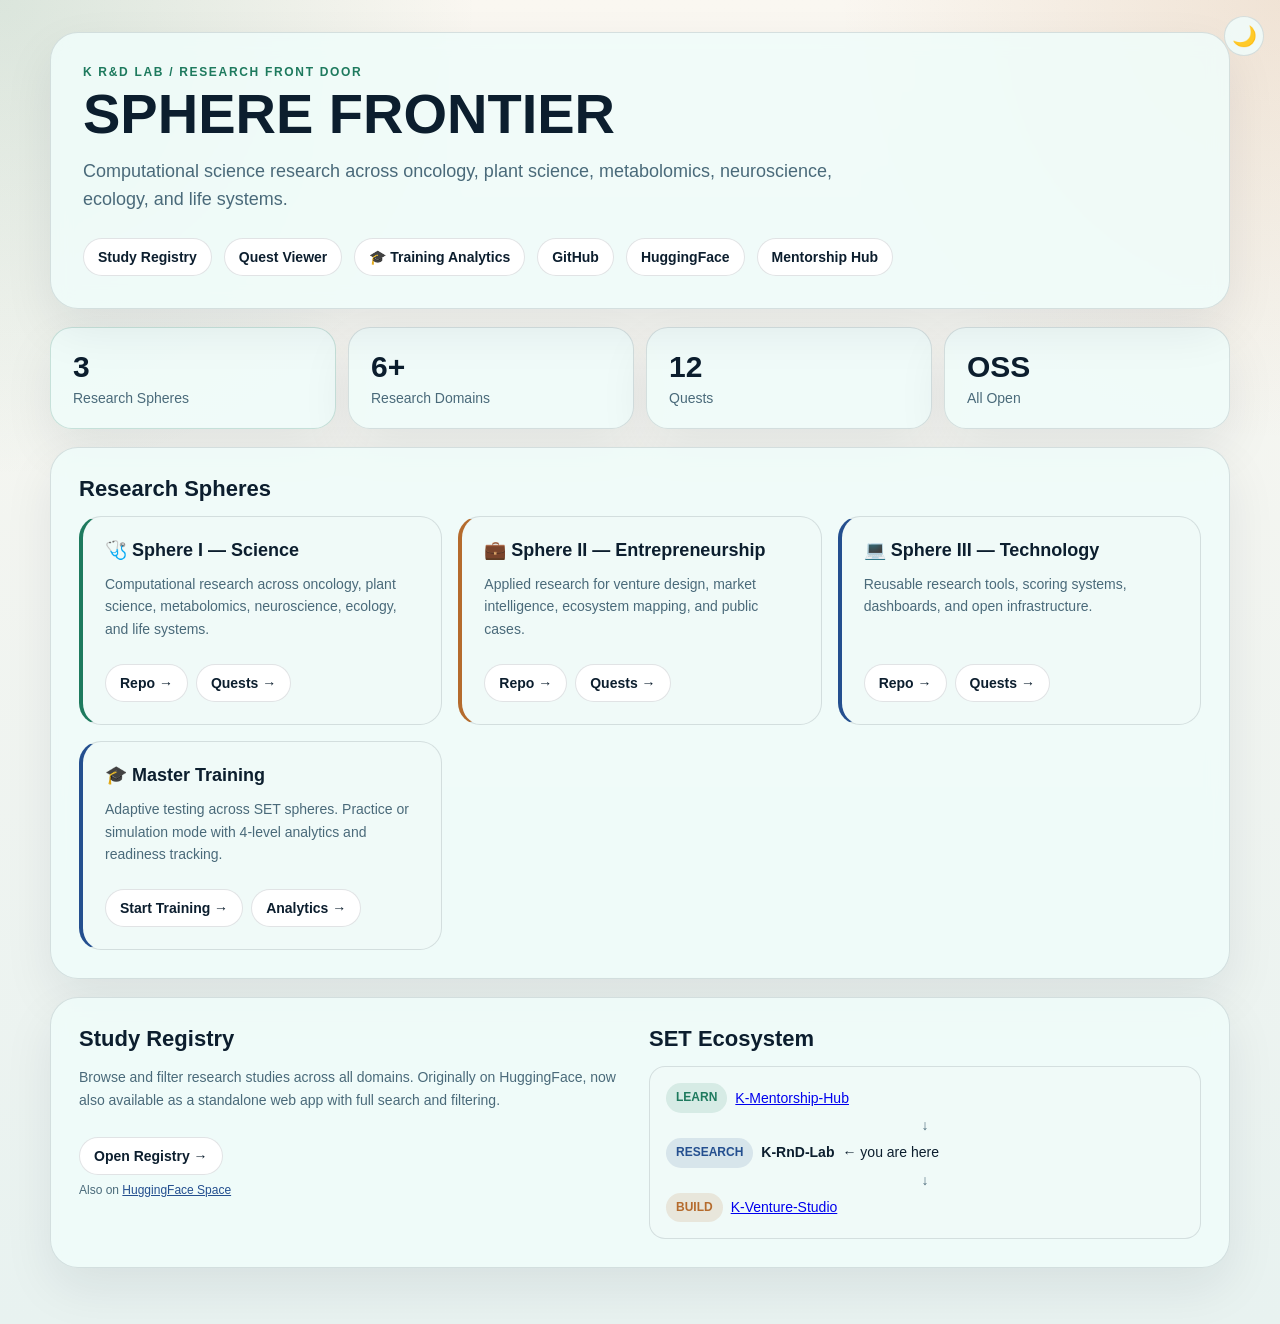
==== index.html @ f4498cb5 "fix: unify Technology emoji to laptop" ====
<!doctype html>
<html lang="en">
<head>
  <meta charset="utf-8">
  <meta name="viewport" content="width=device-width, initial-scale=1">
  <title>K R&D Lab — SPHERE FRONTIER</title>
  <link rel="stylesheet" href="./assets/css/rnd-lab.css">
</head>
<body>
  <button class="theme-toggle" id="themeToggle" aria-label="Toggle theme">🌙</button>
  <script>const t=localStorage.getItem("theme")||"light";document.documentElement.setAttribute("data-theme",t);document.getElementById("themeToggle").textContent=t==="dark"?"☀️":"🌙";</script>
  <main class="page">
    <section class="hero">
      <p class="eyebrow">K R&D Lab / research front door</p>
      <h1>SPHERE FRONTIER</h1>
      <p class="lede">Computational science research across oncology, plant science, metabolomics, neuroscience, ecology, and life systems.</p>
      <div class="hero-links">
        <a href="./registry.html">Study Registry</a>
        <a href="./quest.html">Quest Viewer</a>
        <a href="./training-analytics.html">🎓 Training Analytics</a>
        <a href="https://github.com/K-RnD-Lab" target="_blank" rel="noreferrer">GitHub</a>
        <a href="https://huggingface.co/K-RnD-Lab" target="_blank" rel="noreferrer">HuggingFace</a>
        <a href="https://k-mentorship-hub.vercel.app" target="_blank" rel="noreferrer">Mentorship Hub</a>
      </div>
    </section>

    <section class="stats-row">
      <div class="stat-card science">
        <div class="stat-value">3</div>
        <div class="stat-label">Research Spheres</div>
      </div>
      <div class="stat-card">
        <div class="stat-value">6+</div>
        <div class="stat-label">Research Domains</div>
      </div>
      <div class="stat-card">
        <div class="stat-value">12</div>
        <div class="stat-label">Quests</div>
      </div>
      <div class="stat-card">
        <div class="stat-value">OSS</div>
        <div class="stat-label">All Open</div>
      </div>
    </section>

    <section class="panel-section">
      <h2>Research Spheres</h2>
      <div class="sphere-grid">
        <article class="sphere-card sphere-s">
          <h3>🩺 Sphere I — Science</h3>
          <p>Computational research across oncology, plant science, metabolomics, neuroscience, ecology, and life systems.</p>
          <div class="card-links">
            <a href="https://github.com/K-RnD-Lab/SPHERE-I-SCIENCE" target="_blank" rel="noreferrer" class="link-pill">Repo →</a>
            <a href="./quest.html#S" class="link-pill">Quests →</a>
          </div>
        </article>
        <article class="sphere-card sphere-e">
          <h3>💼 Sphere II — Entrepreneurship</h3>
          <p>Applied research for venture design, market intelligence, ecosystem mapping, and public cases.</p>
          <div class="card-links">
            <a href="https://github.com/K-RnD-Lab/SPHERE-II-ENTREPRENEURSHIP" target="_blank" rel="noreferrer" class="link-pill">Repo →</a>
            <a href="./quest.html#E" class="link-pill">Quests →</a>
          </div>
        </article>
        <article class="sphere-card sphere-t">
          <h3>💻 Sphere III — Technology</h3>
          <p>Reusable research tools, scoring systems, dashboards, and open infrastructure.</p>
          <div class="card-links">
            <a href="https://github.com/K-RnD-Lab/SPHERE-III-TECHNOLOGY" target="_blank" rel="noreferrer" class="link-pill">Repo →</a>
            <a href="./quest.html#T" class="link-pill">Quests →</a>
          </div>
        </article>
        <article class="sphere-card sphere-t" style="border-left-color:var(--technology)">
          <h3>🎓 Master Training</h3>
          <p>Adaptive testing across SET spheres. Practice or simulation mode with 4-level analytics and readiness tracking.</p>
          <div class="card-links">
            <a href="./trainer.html" class="link-pill">Start Training →</a>
            <a href="./training-analytics.html" class="link-pill">Analytics →</a>
          </div>
        </article>
      </div>
    </section>

    <section class="panel-section">
      <div style="display:grid;grid-template-columns:1fr 1fr;gap:18px">
        <div>
          <h2>Study Registry</h2>
          <p style="color:var(--muted);font-size:14px;line-height:1.6">Browse and filter research studies across all domains. Originally on HuggingFace, now also available as a standalone web app with full search and filtering.</p>
          <a href="./registry.html" class="link-pill" style="margin-top:12px;display:inline-block">Open Registry →</a>
          <p style="color:var(--muted);font-size:12px;margin-top:8px">Also on <a href="https://huggingface.co/spaces/K-RnD-Lab/Study-Registry_04-2026" target="_blank" rel="noreferrer" style="color:var(--technology)">HuggingFace Space</a></p>
        </div>
        <div>
          <h2>SET Ecosystem</h2>
          <div style="background:var(--card-bg);border:1px solid var(--line);border-radius:16px;padding:16px;font-size:14px;line-height:1.8">
            <div style="display:flex;align-items:center;gap:8px"><span class="chip chip-s">LEARN</span> <a href="https://sphere-mentorship-hub.vercel.app" target="_blank" rel="noreferrer">K-Mentorship-Hub</a></div>
            <div style="text-align:center;color:var(--muted)">↓</div>
            <div style="display:flex;align-items:center;gap:8px"><span class="chip chip-t">RESEARCH</span> <strong>K-RnD-Lab</strong> ← you are here</div>
            <div style="text-align:center;color:var(--muted)">↓</div>
            <div style="display:flex;align-items:center;gap:8px"><span class="chip chip-e">BUILD</span> <a href="https://sphere-venture-studio.vercel.app" target="_blank" rel="noreferrer">K-Venture-Studio</a></div>
          </div>
        </div>
      </div>
    </section>
  </main>
  <script>document.getElementById("themeToggle").addEventListener("click",function(){const c=this.textContent==="🌙"?"dark":"light";document.documentElement.setAttribute("data-theme",c);localStorage.setItem("theme",c);this.textContent=c==="dark"?"☀️":"🌙";});</script>
</body>
</html>
---- assets/css/rnd-lab.css ----
/* K R&D Lab — cool blue-green palette (default) */
:root{
  --bg:#e8f2f0;
  --panel:rgba(240,252,250,.88);
  --ink:#0c1e2e;
  --muted:#4a6a7a;
  --line:rgba(12,30,46,.12);
  --accent:#1e7a5e;
  --accent-2:#244f8f;
  --science:#1e7a5e;
  --entrepreneurship:#b56b2d;
  --technology:#244f8f;
  --shadow:0 20px 50px rgba(12,30,46,.08);
  --card-bg:#f0faf8;
  --input-bg:#fff;
}
/* Dark theme */
[data-theme="dark"]{
  --bg:#0c1a24;
  --panel:rgba(16,28,38,.88);
  --ink:#dceaf4;
  --muted:#8cb0c4;
  --line:rgba(200,220,232,.15);
  --accent:#3ecf94;
  --accent-2:#6ea8f0;
  --science:#3ecf94;
  --entrepreneurship:#e0a050;
  --technology:#6ea8f0;
  --shadow:0 20px 50px rgba(0,0,0,.4);
  --card-bg:#1a2e3e;
  --input-bg:#162636;
}
*{box-sizing:border-box}
body{
  margin:0;
  color:var(--ink);
  background:
    radial-gradient(circle at top left,rgba(30,122,94,.14),transparent 26%),
    radial-gradient(circle at top right,rgba(181,107,45,.14),transparent 24%),
    linear-gradient(180deg,color-mix(in srgb,var(--bg) 0%,#faf7f1) 0%,var(--bg) 100%);
  font-family:"Segoe UI","Inter",sans-serif;
  transition:background .3s,color .3s;
}
[data-theme="dark"] body{
  background:
    radial-gradient(circle at top left,rgba(62,207,148,.08),transparent 26%),
    radial-gradient(circle at top right,rgba(110,168,240,.06),transparent 24%),
    linear-gradient(180deg,#081018 0%,var(--bg) 100%);
}
.page{width:min(1180px,calc(100vw - 32px));margin:0 auto;padding:32px 0 56px}
.hero,.panel-section{background:var(--panel);backdrop-filter:blur(10px);border:1px solid var(--line);border-radius:28px;box-shadow:var(--shadow)}
.hero{padding:32px}
.panel-section{padding:28px;margin-top:18px}
.panel-section h2{margin:0 0 14px;font-size:22px}
.eyebrow{margin:0 0 8px;text-transform:uppercase;letter-spacing:.14em;font-size:12px;color:var(--accent);font-weight:700}
.hero h1{margin:0;font-size:clamp(34px,5vw,56px);line-height:.95}
.lede{max-width:760px;color:var(--muted);font-size:18px;line-height:1.55}
.hero-links{display:flex;gap:12px;flex-wrap:wrap;margin-top:24px}
.hero-links a,.link-pill{text-decoration:none;border:1px solid var(--line);color:var(--ink);background:var(--input-bg);padding:10px 14px;border-radius:999px;font-weight:600;font-size:14px;transition:all .15s}
.hero-links a:hover,.link-pill:hover{background:var(--ink);color:#fff}
.breadcrumb{margin:0 0 16px;font-size:13px;color:var(--muted)}
.breadcrumb a{color:var(--accent);text-decoration:none}
.breadcrumb a:hover{text-decoration:underline}
.md-content{background:var(--panel);backdrop-filter:blur(10px);border:1px solid var(--line);border-radius:28px;box-shadow:var(--shadow);padding:36px 40px;max-width:860px}
.md-content h1{font-size:clamp(1.8rem,4vw,2.6rem);margin:0 0 16px;border-bottom:2px solid var(--line);padding-bottom:12px}
.md-content h2{font-size:1.5rem;margin:32px 0 12px;color:var(--ink)}
.md-content h3{font-size:1.15rem;margin:24px 0 8px;color:var(--muted)}
.md-content p{line-height:1.7;margin:0 0 12px}
.md-content ul,.md-content ol{padding-left:24px;margin:0 0 12px}
.md-content li{line-height:1.6;margin:4px 0}
.md-content blockquote{border-left:3px solid var(--accent);margin:16px 0;padding:8px 16px;background:rgba(30,122,94,.06);border-radius:0 12px 12px 0;font-style:italic;color:var(--muted)}
.md-content code{background:rgba(19,33,28,.08);padding:2px 6px;border-radius:4px;font-size:.88em;font-family:"Cascadia Code",Fira Code,monospace}
.md-content pre{background:rgba(19,33,28,.06);border:1px solid var(--line);border-radius:12px;padding:16px;overflow-x:auto;margin:12px 0}
.md-content pre code{background:none;padding:0;font-size:.82em;line-height:1.5}
.md-content table{width:100%;border-collapse:collapse;margin:12px 0;font-size:.88em}
.md-content th,.md-content td{border:1px solid var(--line);padding:8px 12px;text-align:left}
.md-content th{background:rgba(19,33,28,.05);font-weight:600}
.md-content tr:hover{background:rgba(19,33,28,.03)}
.md-content hr{border:none;border-top:1px solid var(--line);margin:24px 0}
.md-content details{border:1px solid var(--line);border-radius:12px;padding:12px 16px;margin:12px 0;background:rgba(255,255,255,.6)}
.md-content summary{cursor:pointer;font-weight:600;color:var(--muted);user-select:none}
.md-content details[open] summary{margin-bottom:8px;padding-bottom:8px;border-bottom:1px solid var(--line)}
.md-content a{color:var(--technology);text-decoration:none}
.md-content a:hover{text-decoration:underline}
.md-content.sphere-S blockquote{border-left-color:var(--science);background:rgba(30,122,94,.06)}
.md-content.sphere-E blockquote{border-left-color:var(--entrepreneurship);background:rgba(181,107,45,.06)}
.md-content.sphere-T blockquote{border-left-color:var(--technology);background:rgba(36,79,143,.06)}
.quest-layout{display:grid;grid-template-columns:240px 1fr;gap:24px}
.quest-nav{background:var(--panel);backdrop-filter:blur(10px);border:1px solid var(--line);border-radius:28px;box-shadow:var(--shadow);padding:20px 16px;position:sticky;top:24px;max-height:calc(100vh - 48px);overflow-y:auto}
.quest-nav h2{font-size:1rem;margin:0 0 12px}
.quest-nav h3{font-size:.82rem;margin:10px 0 4px}
.quest-nav a{display:block;color:var(--muted);font-size:.78rem;padding:3px 0 3px 12px;text-decoration:none;border-left:2px solid transparent;transition:all .15s}
.quest-nav a:hover,.quest-nav a.active{color:var(--ink);border-left-color:var(--technology)}
.quest-nav .nav-S a:hover,.quest-nav .nav-S a.active{border-left-color:var(--science)}
.quest-nav .nav-E a:hover,.quest-nav .nav-E a.active{border-left-color:var(--entrepreneurship)}
.quest-nav .nav-T a:hover,.quest-nav .nav-T a.active{border-left-color:var(--technology)}
.back-link{display:inline-block;color:var(--muted);font-size:.8rem;margin-bottom:12px;text-decoration:none}
.back-link:hover{color:var(--ink)}
.stats-row{display:grid;grid-template-columns:repeat(auto-fit,minmax(140px,1fr));gap:12px;margin:18px 0}
.stat-card{background:var(--panel);border:1px solid var(--line);border-radius:22px;padding:22px;box-shadow:var(--shadow)}
.stat-card.science{border-color:rgba(30,122,94,.2)}
.stat-card.entrepreneurship{border-color:rgba(181,107,45,.2)}
.stat-card.technology{border-color:rgba(36,79,143,.2)}
.stat-value{font-size:30px;font-weight:700}
.stat-label{margin-top:6px;color:var(--muted);font-size:14px}
/* Direction cards */
.direction-card{background:var(--card-bg);border:1px solid var(--line);border-radius:22px;padding:18px;display:flex;flex-direction:column;gap:10px}
.direction-card.active{border-color:var(--accent);box-shadow:0 0 0 2px rgba(30,122,94,.15)}
.direction-topline{display:flex;gap:8px;flex-wrap:wrap;align-items:center}
.chip{border-radius:999px;padding:4px 10px;font-size:12px;font-weight:700}
.chip-s{background:rgba(30,122,94,.12);color:var(--science)}
.chip-e{background:rgba(181,107,45,.14);color:var(--entrepreneurship)}
.chip-t{background:rgba(36,79,143,.12);color:var(--technology)}
.chip-bridge{background:rgba(101,63,153,.1);color:#653f99}
.chip.subtle{background:var(--line);color:var(--muted)}
.direction-card h3{margin:0;font-size:18px}
.direction-card p{margin:0;color:var(--muted);font-size:14px;line-height:1.5}
.card-meta{font-size:13px;color:var(--muted)}
.card-meta a{color:var(--technology);text-decoration:none}
.card-meta a:hover{text-decoration:underline}
.direction-card details{border:1px solid var(--line);border-radius:12px;padding:8px 12px;font-size:13px;background:var(--card-bg)}
.direction-card summary{cursor:pointer;font-weight:600;color:var(--muted);font-size:13px;user-select:none}
.direction-card details[open] summary{margin-bottom:4px;padding-bottom:4px;border-bottom:1px solid var(--line)}
.direction-card ul{margin:4px 0 0;padding-left:18px;color:var(--ink);font-size:13px}
.direction-card li{margin:2px 0;line-height:1.4}
.direction-card li a{color:var(--technology);text-decoration:none}
.direction-card li a:hover{text-decoration:underline}
.resource-list{list-style:none;padding:0!important;margin:4px 0 0!important}
.resource-list li{padding:3px 0}
.resource-list li::before{content:"→ ";color:var(--accent)}
.card-actions{display:flex;gap:8px;flex-wrap:wrap;margin-top:auto;padding-top:8px}
.card-actions button,.card-actions a{text-decoration:none;border:1px solid var(--line);color:var(--ink);background:var(--input-bg);padding:8px 14px;border-radius:999px;font-weight:600;font-size:13px;cursor:pointer;transition:all .15s}
.card-actions button:hover,.card-actions a:hover{background:var(--ink);color:#fff}

/* Mission Lab */
.mission-header{display:flex;justify-content:space-between;align-items:flex-start;gap:16px;margin-bottom:16px;flex-wrap:wrap}
.mission-header .eyebrow{margin:0 0 4px}
.mission-header h3{margin:0;font-size:20px}
.mission-header p{margin:4px 0 0;color:var(--muted);font-size:14px}
.mission-progress{min-width:140px;text-align:right}
.progress-bar{height:8px;background:rgba(19,33,28,.08);border-radius:999px;overflow:hidden}
.progress-fill{height:100%;background:var(--accent);border-radius:999px;transition:width .3s}
.progress-copy{margin:4px 0 0;font-size:13px;color:var(--muted)}
.mission-grid{display:grid;grid-template-columns:1fr 1fr;gap:14px}
.mission-section{background:var(--card-bg);border:1px solid var(--line);border-radius:16px;padding:14px}
.mission-section.full-span{grid-column:1/-1}
.mission-section h3{margin:0 0 8px;font-size:15px}
.pill-row{display:flex;gap:6px;flex-wrap:wrap}
.pill-button{border:1px solid var(--line);background:var(--input-bg);color:var(--ink);padding:6px 12px;border-radius:999px;font-size:13px;cursor:pointer;transition:all .15s}
.pill-button.active{background:var(--ink);color:#fff;border-color:var(--ink)}
.pill-button:hover{border-color:var(--accent)}
.checklist{display:flex;flex-direction:column;gap:6px}
.check-item{display:flex;gap:8px;align-items:flex-start;font-size:14px;cursor:pointer}
.check-item input[type="checkbox"]{margin-top:3px;accent-color:var(--accent)}
.check-copy{color:var(--ink);line-height:1.4}
.twist-card{background:rgba(30,122,94,.06);border:1px solid rgba(30,122,94,.15);border-radius:12px;padding:12px;font-style:italic;color:var(--muted);font-size:14px;line-height:1.5}
[data-theme="dark"] .twist-card{background:rgba(62,207,148,.08);border-color:rgba(62,207,148,.2);color:#a0c8d8}
.mission-notes{width:100%;min-height:80px;border:1px solid var(--line);border-radius:12px;padding:10px;font-size:14px;font-family:inherit;background:var(--input-bg);color:var(--ink);resize:vertical}
.mission-notes:focus{outline:none;border-color:var(--accent)}
.mission-actions{display:flex;gap:8px;flex-wrap:wrap;margin-top:14px}
.mission-actions button{border:1px solid var(--line);background:var(--input-bg);color:var(--ink);padding:8px 14px;border-radius:999px;font-size:13px;font-weight:600;cursor:pointer;transition:all .15s}
.mission-actions button:hover{background:var(--ink);color:#fff}

/* Race Simulator */
.horse-option{display:inline-flex;align-items:center;gap:6px;border:1px solid var(--line);background:var(--input-bg);color:var(--ink);padding:8px 14px;border-radius:999px;font-size:13px;font-weight:600;cursor:pointer;transition:all .15s}
.horse-option.active{background:var(--ink);color:#fff;border-color:var(--ink)}
[data-theme="dark"] .horse-option{background:#1a2e3e;color:#dceaf4;border-color:rgba(200,220,232,.2)}
[data-theme="dark"] .horse-option.active{background:#dceaf4;color:#0c1a24}
.horse-dot{display:inline-block;width:12px;height:12px;border-radius:50%}
.horse-blue{background:#4f7cff}
.horse-gold{background:#f59e0b}
.horse-green{background:#1e7a5e}
.horse-coral{background:#ef6461}
.horse-purple{background:#8b5cf6}
.horse-amber{background:#d97706}
.horse-teal{background:#14b8a6}
.horse-rose{background:#f43f5e}
.horse-mint{background:#6ee7b7}
.horse-sun{background:#fbbf24}
.horse-indigo{background:#6366f1}
.horse-scarlet{background:#dc2626}
.track-row{display:flex;align-items:center;gap:10px;margin:6px 0}
.track-label{min-width:80px;font-size:13px;font-weight:600;display:flex;align-items:center;gap:6px}
.track{flex:1;height:20px;background:rgba(19,33,28,.06);border-radius:999px;overflow:hidden}
[data-theme="dark"] .track{background:rgba(255,255,255,.06)}
.runner{height:100%;border-radius:999px;transition:width .6s ease;width:0}

/* Dark mode form elements */
[data-theme="dark"] select,[data-theme="dark"] input,[data-theme="dark"] textarea{
  background:#1a2e3e;color:#dceaf4;border:1px solid var(--line);
}
[data-theme="dark"] select option{background:#1a2e3e;color:#dceaf4}
[data-theme="dark"] .hero-links a:hover,[data-theme="dark"] .link-pill:hover,[data-theme="dark"] .card-actions button:hover,[data-theme="dark"] .card-actions a:hover,[data-theme="dark"] .mission-actions button:hover,[data-theme="dark"] .pill-button.active,[data-theme="dark"] .theme-toggle:hover{background:#001428;color:#fff;border-color:rgba(110,168,240,.5)}

/* Theme toggle */
.theme-toggle{position:fixed;top:16px;right:16px;z-index:100;width:40px;height:40px;border-radius:50%;border:1px solid var(--line);background:var(--panel);color:var(--ink);font-size:20px;cursor:pointer;display:flex;align-items:center;justify-content:center;transition:all .2s;backdrop-filter:blur(8px)}
.theme-toggle:hover{background:var(--ink);color:var(--bg)}

/* Sphere grid (K-RnD-Lab specific) */
.sphere-grid{display:grid;grid-template-columns:repeat(auto-fill,minmax(280px,1fr));gap:16px}
.sphere-card{background:var(--card-bg);border:1px solid var(--line);border-radius:22px;padding:22px;display:flex;flex-direction:column;gap:8px}
.sphere-card h3{margin:0 0 4px;font-size:18px}
.sphere-card p{margin:0 0 12px;color:var(--muted);font-size:14px;line-height:1.6}
.sphere-s{border-left:4px solid var(--science)}
.sphere-e{border-left:4px solid var(--entrepreneurship)}
.sphere-t{border-left:4px solid var(--technology)}
.card-links{display:flex;gap:8px;flex-wrap:wrap;margin-top:auto;padding-top:4px}

/* Study Registry */
.study-grid{display:grid;grid-template-columns:repeat(auto-fill,minmax(300px,1fr));gap:14px}
.study-card{background:var(--card-bg);border:1px solid var(--line);border-radius:22px;padding:22px;display:flex;flex-direction:column;gap:10px}
.study-topline{display:flex;gap:6px;flex-wrap:wrap;align-items:center}
.study-card h3{margin:0;font-size:17px}
.study-card p{margin:0;color:var(--muted);font-size:14px;line-height:1.5}
.study-meta{font-size:13px;color:var(--muted);line-height:1.5}
.study-meta strong{color:var(--ink)}

/* Mobile */
@media(max-width:768px){
  .quest-layout{grid-template-columns:1fr}
  .quest-nav{position:static;max-height:none}
  .md-content{padding:20px}
  .mission-grid{grid-template-columns:1fr}
  .mission-header{flex-direction:column}
}
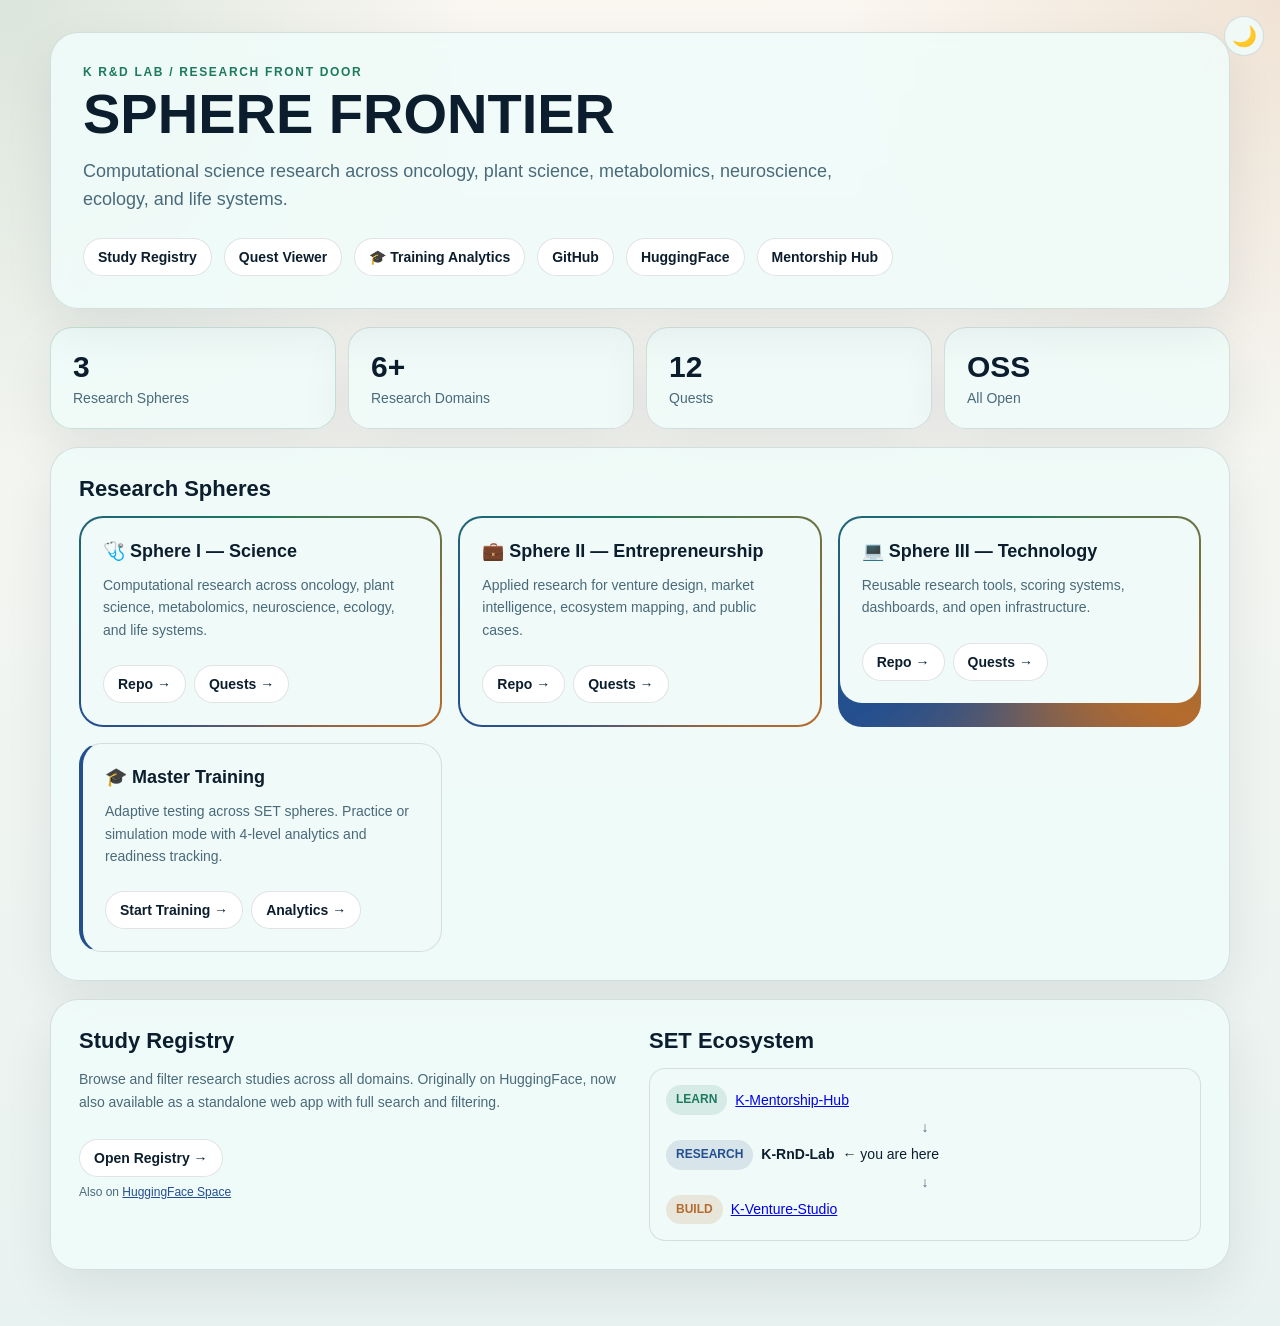
==== commit 9717f257: "feat: add animated gradient border on sphere cards" ====
--- a/index.html
+++ b/index.html
@@ -46,30 +46,30 @@
     <section class="panel-section">
       <h2>Research Spheres</h2>
       <div class="sphere-grid">
-        <article class="sphere-card sphere-s">
+        <div class="glow-wrap"><article class="sphere-card sphere-s">
           <h3>🩺 Sphere I — Science</h3>
           <p>Computational research across oncology, plant science, metabolomics, neuroscience, ecology, and life systems.</p>
           <div class="card-links">
             <a href="https://github.com/K-RnD-Lab/SPHERE-I-SCIENCE" target="_blank" rel="noreferrer" class="link-pill">Repo →</a>
             <a href="./quest.html#S" class="link-pill">Quests →</a>
           </div>
-        </article>
-        <article class="sphere-card sphere-e">
+        </article></div>
+        <div class="glow-wrap"><article class="sphere-card sphere-e">
           <h3>💼 Sphere II — Entrepreneurship</h3>
           <p>Applied research for venture design, market intelligence, ecosystem mapping, and public cases.</p>
           <div class="card-links">
             <a href="https://github.com/K-RnD-Lab/SPHERE-II-ENTREPRENEURSHIP" target="_blank" rel="noreferrer" class="link-pill">Repo →</a>
             <a href="./quest.html#E" class="link-pill">Quests →</a>
           </div>
-        </article>
-        <article class="sphere-card sphere-t">
+        </article></div>
+        <div class="glow-wrap"><article class="sphere-card sphere-t">
           <h3>💻 Sphere III — Technology</h3>
           <p>Reusable research tools, scoring systems, dashboards, and open infrastructure.</p>
           <div class="card-links">
             <a href="https://github.com/K-RnD-Lab/SPHERE-III-TECHNOLOGY" target="_blank" rel="noreferrer" class="link-pill">Repo →</a>
             <a href="./quest.html#T" class="link-pill">Quests →</a>
           </div>
-        </article>
+        </article></div>
         <article class="sphere-card sphere-t" style="border-left-color:var(--technology)">
           <h3>🎓 Master Training</h3>
           <p>Adaptive testing across SET spheres. Practice or simulation mode with 4-level analytics and readiness tracking.</p>
--- a/assets/css/rnd-lab.css
+++ b/assets/css/rnd-lab.css
@@ -204,6 +204,13 @@
 .sphere-s{border-left:4px solid var(--science)}
 .sphere-e{border-left:4px solid var(--entrepreneurship)}
 .sphere-t{border-left:4px solid var(--technology)}
+
+/* Animated gradient border */
+@keyframes borderSpin{to{--angle:360deg}}
+@property --angle{syntax:"<angle>";initial-value:0deg;inherits:false}
+.glow-wrap{position:relative;border-radius:24px;padding:2px;background:conic-gradient(from var(--angle),var(--science),var(--entrepreneurship),var(--technology),var(--science));animation:borderSpin 4s linear infinite}
+.glow-wrap .sphere-card{border:none;border-radius:22px;background:var(--card-bg)}
+[data-theme="dark"] .glow-wrap{background:conic-gradient(from var(--angle),var(--science),var(--entrepreneurship),var(--technology),var(--science))}
 .card-links{display:flex;gap:8px;flex-wrap:wrap;margin-top:auto;padding-top:4px}
 
 /* Study Registry */
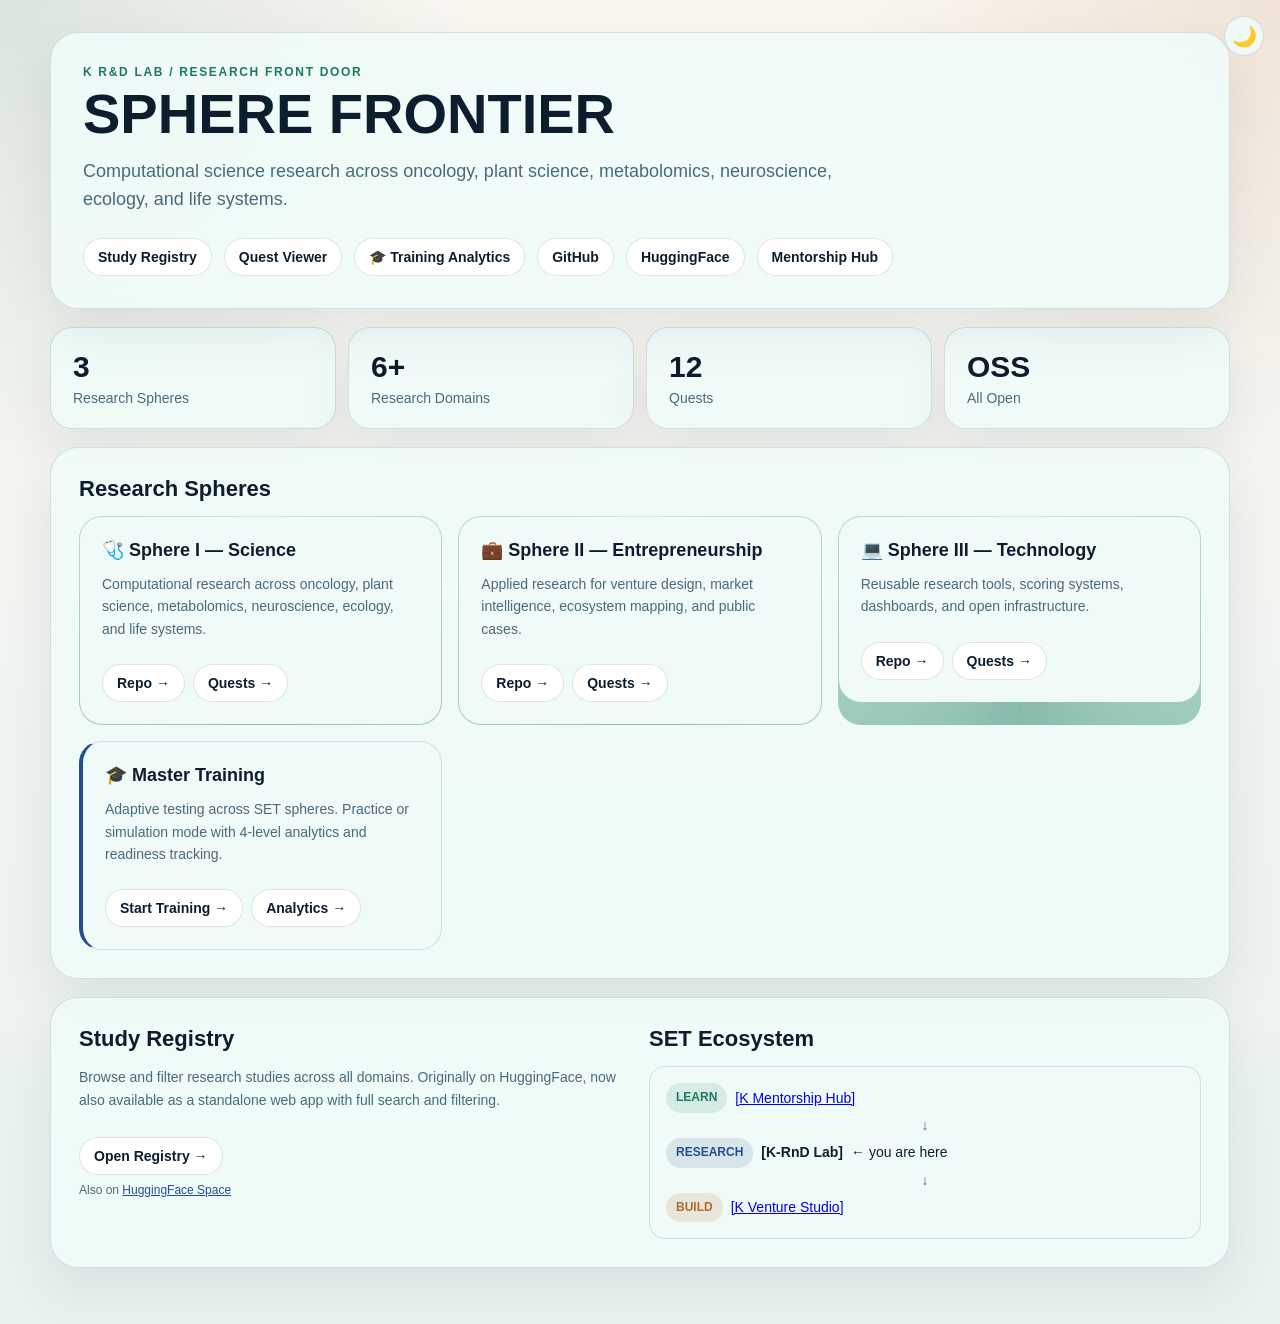
==== commit 41a57722: "fix: rename hub display names to bracket format [K-RnD Lab], [K Mentorship Hub], [K Venture Studio]" ====
--- a/index.html
+++ b/index.html
@@ -92,11 +92,11 @@
         <div>
           <h2>SET Ecosystem</h2>
           <div style="background:var(--card-bg);border:1px solid var(--line);border-radius:16px;padding:16px;font-size:14px;line-height:1.8">
-            <div style="display:flex;align-items:center;gap:8px"><span class="chip chip-s">LEARN</span> <a href="https://sphere-mentorship-hub.vercel.app" target="_blank" rel="noreferrer">K-Mentorship-Hub</a></div>
+            <div style="display:flex;align-items:center;gap:8px"><span class="chip chip-s">LEARN</span> <a href="https://sphere-mentorship-hub.vercel.app" target="_blank" rel="noreferrer">[K Mentorship Hub]</a></div>
             <div style="text-align:center;color:var(--muted)">↓</div>
-            <div style="display:flex;align-items:center;gap:8px"><span class="chip chip-t">RESEARCH</span> <strong>K-RnD-Lab</strong> ← you are here</div>
+            <div style="display:flex;align-items:center;gap:8px"><span class="chip chip-t">RESEARCH</span> <strong>[K-RnD Lab]</strong> ← you are here</div>
             <div style="text-align:center;color:var(--muted)">↓</div>
-            <div style="display:flex;align-items:center;gap:8px"><span class="chip chip-e">BUILD</span> <a href="https://sphere-venture-studio.vercel.app" target="_blank" rel="noreferrer">K-Venture-Studio</a></div>
+            <div style="display:flex;align-items:center;gap:8px"><span class="chip chip-e">BUILD</span> <a href="https://sphere-venture-studio.vercel.app" target="_blank" rel="noreferrer">[K Venture Studio]</a></div>
           </div>
         </div>
       </div>
--- a/assets/css/rnd-lab.css
+++ b/assets/css/rnd-lab.css
@@ -208,9 +208,9 @@
 /* Animated gradient border */
 @keyframes borderSpin{to{--angle:360deg}}
 @property --angle{syntax:"<angle>";initial-value:0deg;inherits:false}
-.glow-wrap{position:relative;border-radius:24px;padding:2px;background:conic-gradient(from var(--angle),var(--science),var(--entrepreneurship),var(--technology),var(--science));animation:borderSpin 4s linear infinite}
+.glow-wrap{position:relative;border-radius:23px;padding:1px;background:conic-gradient(from var(--angle),rgba(30,122,94,.15),rgba(30,122,94,.5),rgba(30,122,94,.15));animation:borderSpin 25s linear infinite}
 .glow-wrap .sphere-card{border:none;border-radius:22px;background:var(--card-bg)}
-[data-theme="dark"] .glow-wrap{background:conic-gradient(from var(--angle),var(--science),var(--entrepreneurship),var(--technology),var(--science))}
+[data-theme="dark"] .glow-wrap{background:conic-gradient(from var(--angle),rgba(62,207,148,.05),rgba(62,207,148,.35),rgba(62,207,148,.05))}
 .card-links{display:flex;gap:8px;flex-wrap:wrap;margin-top:auto;padding-top:4px}
 
 /* Study Registry */
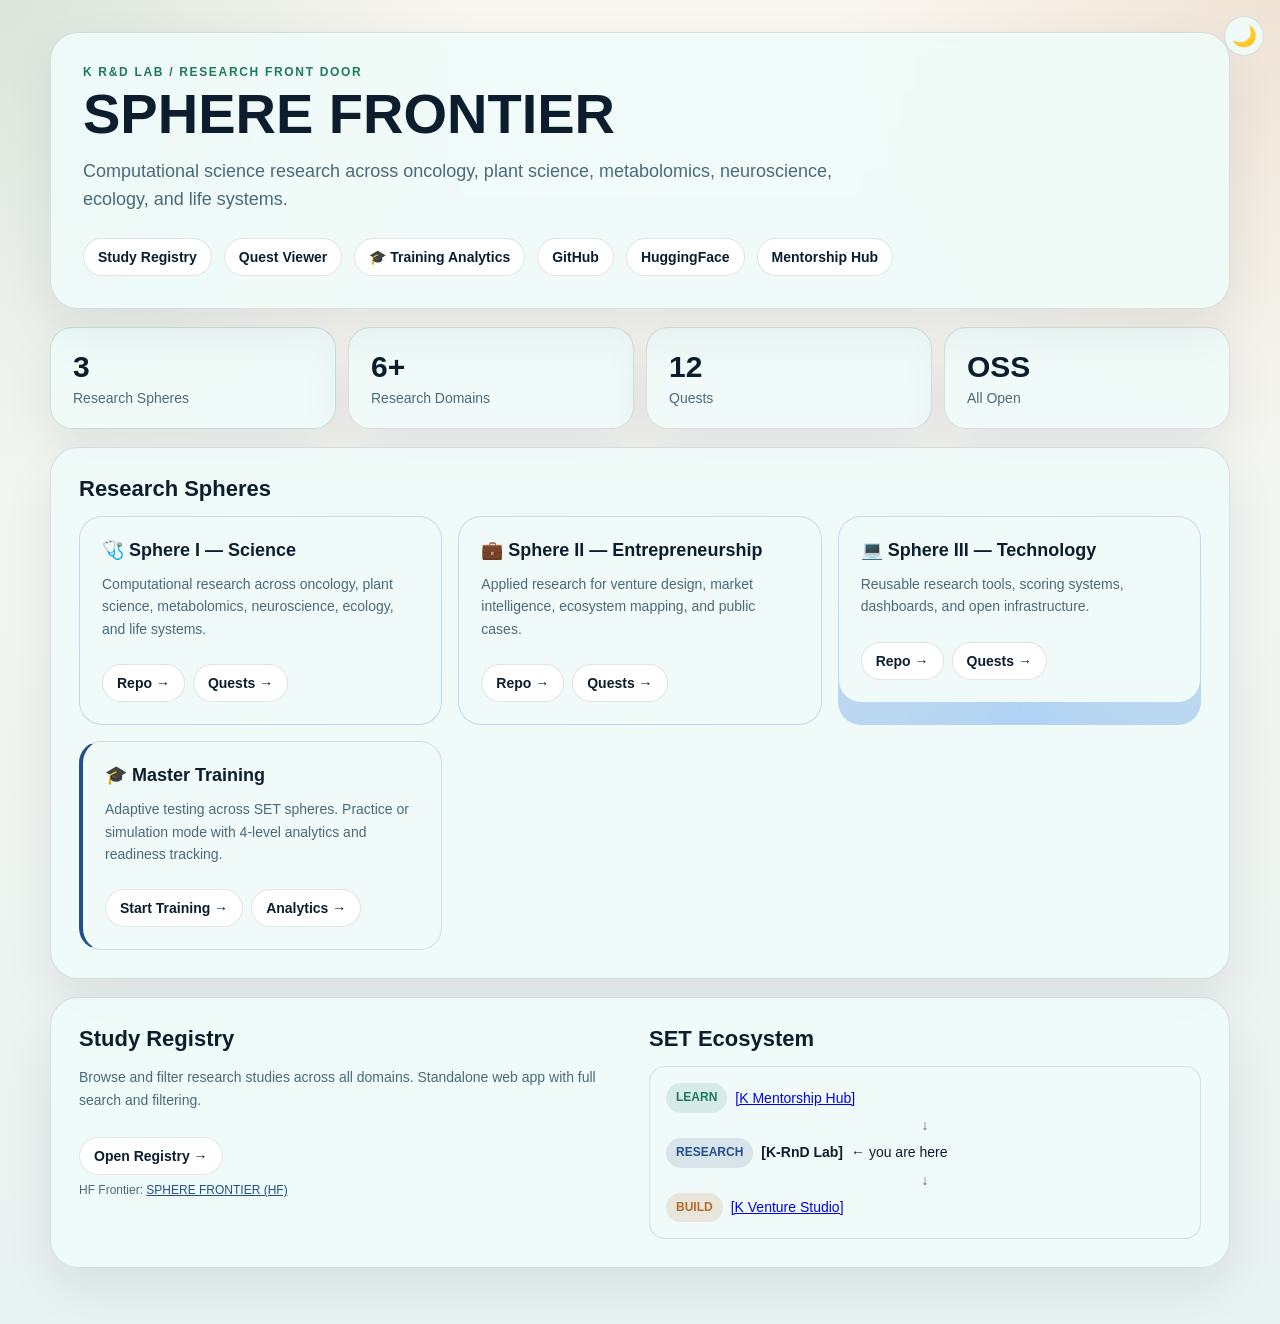
==== commit 268cf510: "fix: gradient border blue (K-RnD Lab) instead of green" ====
--- a/index.html
+++ b/index.html
@@ -85,9 +85,9 @@
       <div style="display:grid;grid-template-columns:1fr 1fr;gap:18px">
         <div>
           <h2>Study Registry</h2>
-          <p style="color:var(--muted);font-size:14px;line-height:1.6">Browse and filter research studies across all domains. Originally on HuggingFace, now also available as a standalone web app with full search and filtering.</p>
+          <p style="color:var(--muted);font-size:14px;line-height:1.6">Browse and filter research studies across all domains. Standalone web app with full search and filtering.</p>
           <a href="./registry.html" class="link-pill" style="margin-top:12px;display:inline-block">Open Registry →</a>
-          <p style="color:var(--muted);font-size:12px;margin-top:8px">Also on <a href="https://huggingface.co/spaces/K-RnD-Lab/Study-Registry_04-2026" target="_blank" rel="noreferrer" style="color:var(--technology)">HuggingFace Space</a></p>
+          <p style="color:var(--muted);font-size:12px;margin-top:8px">HF Frontier: <a href="https://huggingface.co/spaces/K-RnD-Lab/Study-Registry_04-2026" target="_blank" rel="noreferrer" style="color:var(--technology)">SPHERE FRONTIER (HF)</a></p>
         </div>
         <div>
           <h2>SET Ecosystem</h2>
@@ -105,3 +105,4 @@
   <script>document.getElementById("themeToggle").addEventListener("click",function(){const c=this.textContent==="🌙"?"dark":"light";document.documentElement.setAttribute("data-theme",c);localStorage.setItem("theme",c);this.textContent=c==="dark"?"☀️":"🌙";});</script>
 </body>
 </html>
+<!-- v2 -->
--- a/assets/css/rnd-lab.css
+++ b/assets/css/rnd-lab.css
@@ -208,9 +208,9 @@
 /* Animated gradient border */
 @keyframes borderSpin{to{--angle:360deg}}
 @property --angle{syntax:"<angle>";initial-value:0deg;inherits:false}
-.glow-wrap{position:relative;border-radius:23px;padding:1px;background:conic-gradient(from var(--angle),rgba(30,122,94,.15),rgba(30,122,94,.5),rgba(30,122,94,.15));animation:borderSpin 25s linear infinite}
+.glow-wrap{position:relative;border-radius:23px;padding:1px;background:conic-gradient(from var(--angle),rgba(36,79,143,.15),rgba(110,168,240,.5),rgba(36,79,143,.15));animation:borderSpin 25s linear infinite}
 .glow-wrap .sphere-card{border:none;border-radius:22px;background:var(--card-bg)}
-[data-theme="dark"] .glow-wrap{background:conic-gradient(from var(--angle),rgba(62,207,148,.05),rgba(62,207,148,.35),rgba(62,207,148,.05))}
+[data-theme="dark"] .glow-wrap{background:conic-gradient(from var(--angle),rgba(110,168,240,.1),rgba(110,168,240,.5),rgba(62,207,148,.15),rgba(110,168,240,.1))}
 .card-links{display:flex;gap:8px;flex-wrap:wrap;margin-top:auto;padding-top:4px}
 
 /* Study Registry */
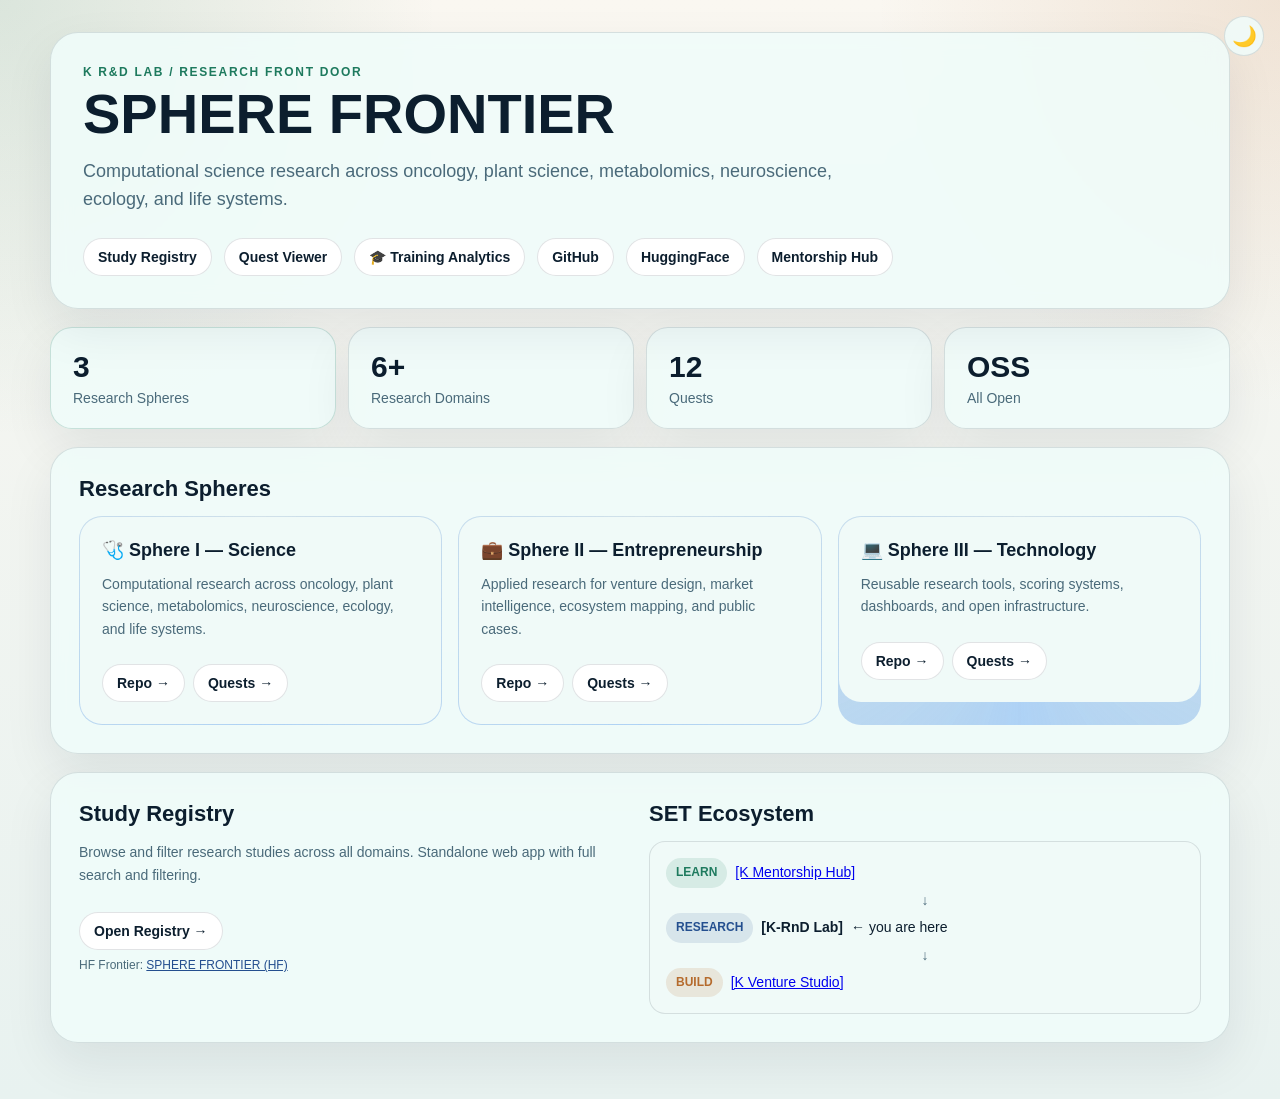
==== commit f2dbc1ba: "fix: remove Master Training from Research Spheres grid" ====
--- a/index.html
+++ b/index.html
@@ -70,14 +70,6 @@
             <a href="./quest.html#T" class="link-pill">Quests →</a>
           </div>
         </article></div>
-        <article class="sphere-card sphere-t" style="border-left-color:var(--technology)">
-          <h3>🎓 Master Training</h3>
-          <p>Adaptive testing across SET spheres. Practice or simulation mode with 4-level analytics and readiness tracking.</p>
-          <div class="card-links">
-            <a href="./trainer.html" class="link-pill">Start Training →</a>
-            <a href="./training-analytics.html" class="link-pill">Analytics →</a>
-          </div>
-        </article>
       </div>
     </section>
 
--- a/assets/css/rnd-lab.css
+++ b/assets/css/rnd-lab.css
@@ -211,7 +211,7 @@
 .glow-wrap{position:relative;border-radius:23px;padding:1px;background:conic-gradient(from var(--angle),rgba(36,79,143,.15),rgba(110,168,240,.5),rgba(36,79,143,.15));animation:borderSpin 25s linear infinite}
 .glow-wrap .sphere-card{border:none;border-radius:22px;background:var(--card-bg)}
 [data-theme="dark"] .glow-wrap{background:conic-gradient(from var(--angle),rgba(110,168,240,.1),rgba(110,168,240,.5),rgba(62,207,148,.15),rgba(110,168,240,.1))}
-.card-links{display:flex;gap:8px;flex-wrap:wrap;margin-top:auto;padding-top:4px}
+.card-links{display:flex;gap:8px;flex-wrap:wrap;padding-top:4px}
 
 /* Study Registry */
 .study-grid{display:grid;grid-template-columns:repeat(auto-fill,minmax(300px,1fr));gap:14px}
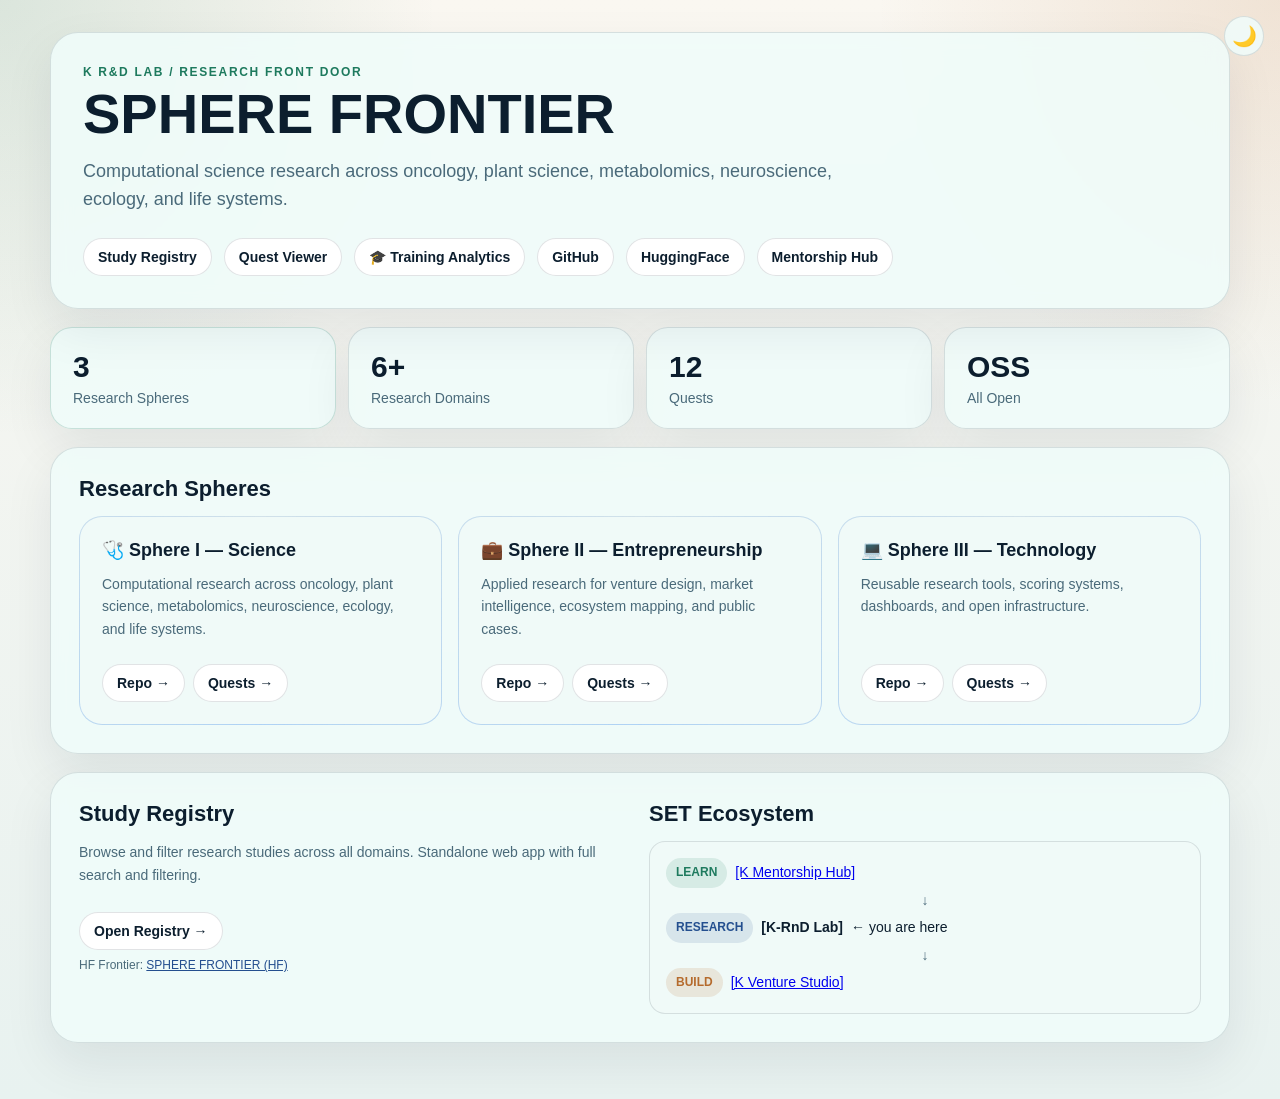
==== commit 90f259a3: "fix: update cross-links to k-* domains, fix deleted HF Space link" ====
--- a/index.html
+++ b/index.html
@@ -79,16 +79,16 @@
           <h2>Study Registry</h2>
           <p style="color:var(--muted);font-size:14px;line-height:1.6">Browse and filter research studies across all domains. Standalone web app with full search and filtering.</p>
           <a href="./registry.html" class="link-pill" style="margin-top:12px;display:inline-block">Open Registry →</a>
-          <p style="color:var(--muted);font-size:12px;margin-top:8px">HF Frontier: <a href="https://huggingface.co/spaces/K-RnD-Lab/Study-Registry_04-2026" target="_blank" rel="noreferrer" style="color:var(--technology)">SPHERE FRONTIER (HF)</a></p>
+          <p style="color:var(--muted);font-size:12px;margin-top:8px">HF Frontier: <a href="https://huggingface.co/spaces/K-RnD-Lab/SPHERE-FRONTIER" target="_blank" rel="noreferrer" style="color:var(--technology)">SPHERE FRONTIER (HF)</a></p>
         </div>
         <div>
           <h2>SET Ecosystem</h2>
           <div style="background:var(--card-bg);border:1px solid var(--line);border-radius:16px;padding:16px;font-size:14px;line-height:1.8">
-            <div style="display:flex;align-items:center;gap:8px"><span class="chip chip-s">LEARN</span> <a href="https://sphere-mentorship-hub.vercel.app" target="_blank" rel="noreferrer">[K Mentorship Hub]</a></div>
+            <div style="display:flex;align-items:center;gap:8px"><span class="chip chip-s">LEARN</span> <a href="https://k-mentorship-hub-frontier.vercel.app" target="_blank" rel="noreferrer">[K Mentorship Hub]</a></div>
             <div style="text-align:center;color:var(--muted)">↓</div>
             <div style="display:flex;align-items:center;gap:8px"><span class="chip chip-t">RESEARCH</span> <strong>[K-RnD Lab]</strong> ← you are here</div>
             <div style="text-align:center;color:var(--muted)">↓</div>
-            <div style="display:flex;align-items:center;gap:8px"><span class="chip chip-e">BUILD</span> <a href="https://sphere-venture-studio.vercel.app" target="_blank" rel="noreferrer">[K Venture Studio]</a></div>
+            <div style="display:flex;align-items:center;gap:8px"><span class="chip chip-e">BUILD</span> <a href="https://k-venture-studio.vercel.app" target="_blank" rel="noreferrer">[K Venture Studio]</a></div>
           </div>
         </div>
       </div>
--- a/assets/css/rnd-lab.css
+++ b/assets/css/rnd-lab.css
@@ -200,7 +200,7 @@
 .sphere-grid{display:grid;grid-template-columns:repeat(auto-fill,minmax(280px,1fr));gap:16px}
 .sphere-card{background:var(--card-bg);border:1px solid var(--line);border-radius:22px;padding:22px;display:flex;flex-direction:column;gap:8px}
 .sphere-card h3{margin:0 0 4px;font-size:18px}
-.sphere-card p{margin:0 0 12px;color:var(--muted);font-size:14px;line-height:1.6}
+.sphere-card p{margin:0 0 12px;color:var(--muted);font-size:14px;line-height:1.6;flex:1}
 .sphere-s{border-left:4px solid var(--science)}
 .sphere-e{border-left:4px solid var(--entrepreneurship)}
 .sphere-t{border-left:4px solid var(--technology)}
@@ -208,8 +208,8 @@
 /* Animated gradient border */
 @keyframes borderSpin{to{--angle:360deg}}
 @property --angle{syntax:"<angle>";initial-value:0deg;inherits:false}
-.glow-wrap{position:relative;border-radius:23px;padding:1px;background:conic-gradient(from var(--angle),rgba(36,79,143,.15),rgba(110,168,240,.5),rgba(36,79,143,.15));animation:borderSpin 25s linear infinite}
-.glow-wrap .sphere-card{border:none;border-radius:22px;background:var(--card-bg)}
+.glow-wrap{position:relative;border-radius:23px;padding:1px;background:conic-gradient(from var(--angle),rgba(36,79,143,.15),rgba(110,168,240,.5),rgba(36,79,143,.15));animation:borderSpin 25s linear infinite;display:flex}
+.glow-wrap .sphere-card{border:none;border-radius:22px;background:var(--card-bg);flex:1}
 [data-theme="dark"] .glow-wrap{background:conic-gradient(from var(--angle),rgba(110,168,240,.1),rgba(110,168,240,.5),rgba(62,207,148,.15),rgba(110,168,240,.1))}
 .card-links{display:flex;gap:8px;flex-wrap:wrap;padding-top:4px}
 
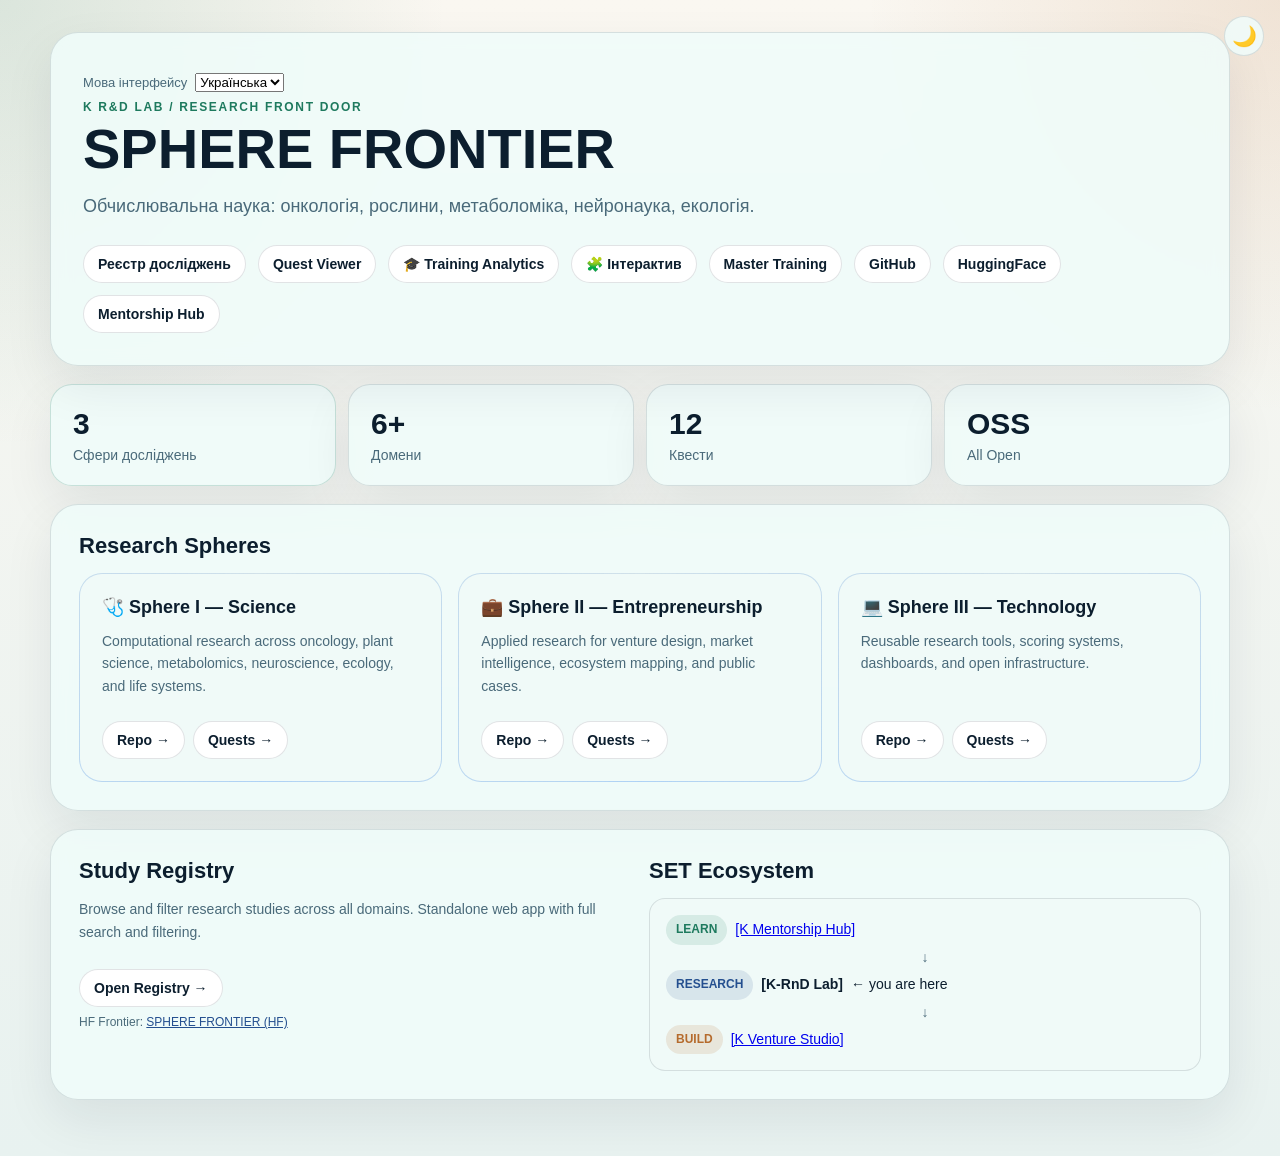
==== commit 4166ce0e: "Expand interactive prep to full UA/SET block map with bilingual UI. 37 topics with L1-L3 levels acro" ====
--- a/index.html
+++ b/index.html
@@ -11,13 +11,15 @@
   <script>const t=localStorage.getItem("theme")||"light";document.documentElement.setAttribute("data-theme",t);document.getElementById("themeToggle").textContent=t==="dark"?"☀️":"🌙";</script>
   <main class="page">
     <section class="hero">
-      <p class="eyebrow">K R&D Lab / research front door</p>
-      <h1>SPHERE FRONTIER</h1>
-      <p class="lede">Computational science research across oncology, plant science, metabolomics, neuroscience, ecology, and life systems.</p>
+      <p class="eyebrow" data-i18n="rndEyebrow">K R&D Lab / research front door</p>
+      <h1 data-i18n="rndTitle">SPHERE FRONTIER</h1>
+      <p class="lede" data-i18n="rndLede">Computational science research across oncology, plant science, metabolomics, neuroscience, ecology, and life systems.</p>
       <div class="hero-links">
-        <a href="./registry.html">Study Registry</a>
-        <a href="./quest.html">Quest Viewer</a>
-        <a href="./training-analytics.html">🎓 Training Analytics</a>
+        <a href="./registry.html" data-i18n="rndRegistry">Study Registry</a>
+        <a href="./quest.html" data-i18n="rndQuests">Quest Viewer</a>
+        <a href="./training-analytics.html" data-i18n="rndTraining">🎓 Training Analytics</a>
+        <a href="./interactive-prep.html" data-i18n="rndInteractive">🧩 Interactive prep</a>
+        <a href="./trainer.html" data-i18n="rndTrainer">Master Training</a>
         <a href="https://github.com/K-RnD-Lab" target="_blank" rel="noreferrer">GitHub</a>
         <a href="https://huggingface.co/K-RnD-Lab" target="_blank" rel="noreferrer">HuggingFace</a>
         <a href="https://k-mentorship-hub.vercel.app" target="_blank" rel="noreferrer">Mentorship Hub</a>
@@ -27,15 +29,15 @@
     <section class="stats-row">
       <div class="stat-card science">
         <div class="stat-value">3</div>
-        <div class="stat-label">Research Spheres</div>
+        <div class="stat-label" data-i18n="statSpheres">Research Spheres</div>
       </div>
       <div class="stat-card">
         <div class="stat-value">6+</div>
-        <div class="stat-label">Research Domains</div>
+        <div class="stat-label" data-i18n="statDomains">Research Domains</div>
       </div>
       <div class="stat-card">
         <div class="stat-value">12</div>
-        <div class="stat-label">Quests</div>
+        <div class="stat-label" data-i18n="statQuests">Quests</div>
       </div>
       <div class="stat-card">
         <div class="stat-value">OSS</div>
@@ -94,6 +96,8 @@
       </div>
     </section>
   </main>
+  <script src="./assets/js/site-i18n.js"></script>
+  <script src="./assets/js/site-boot.js"></script>
   <script>document.getElementById("themeToggle").addEventListener("click",function(){const c=this.textContent==="🌙"?"dark":"light";document.documentElement.setAttribute("data-theme",c);localStorage.setItem("theme",c);this.textContent=c==="dark"?"☀️":"🌙";});</script>
 </body>
 </html>
